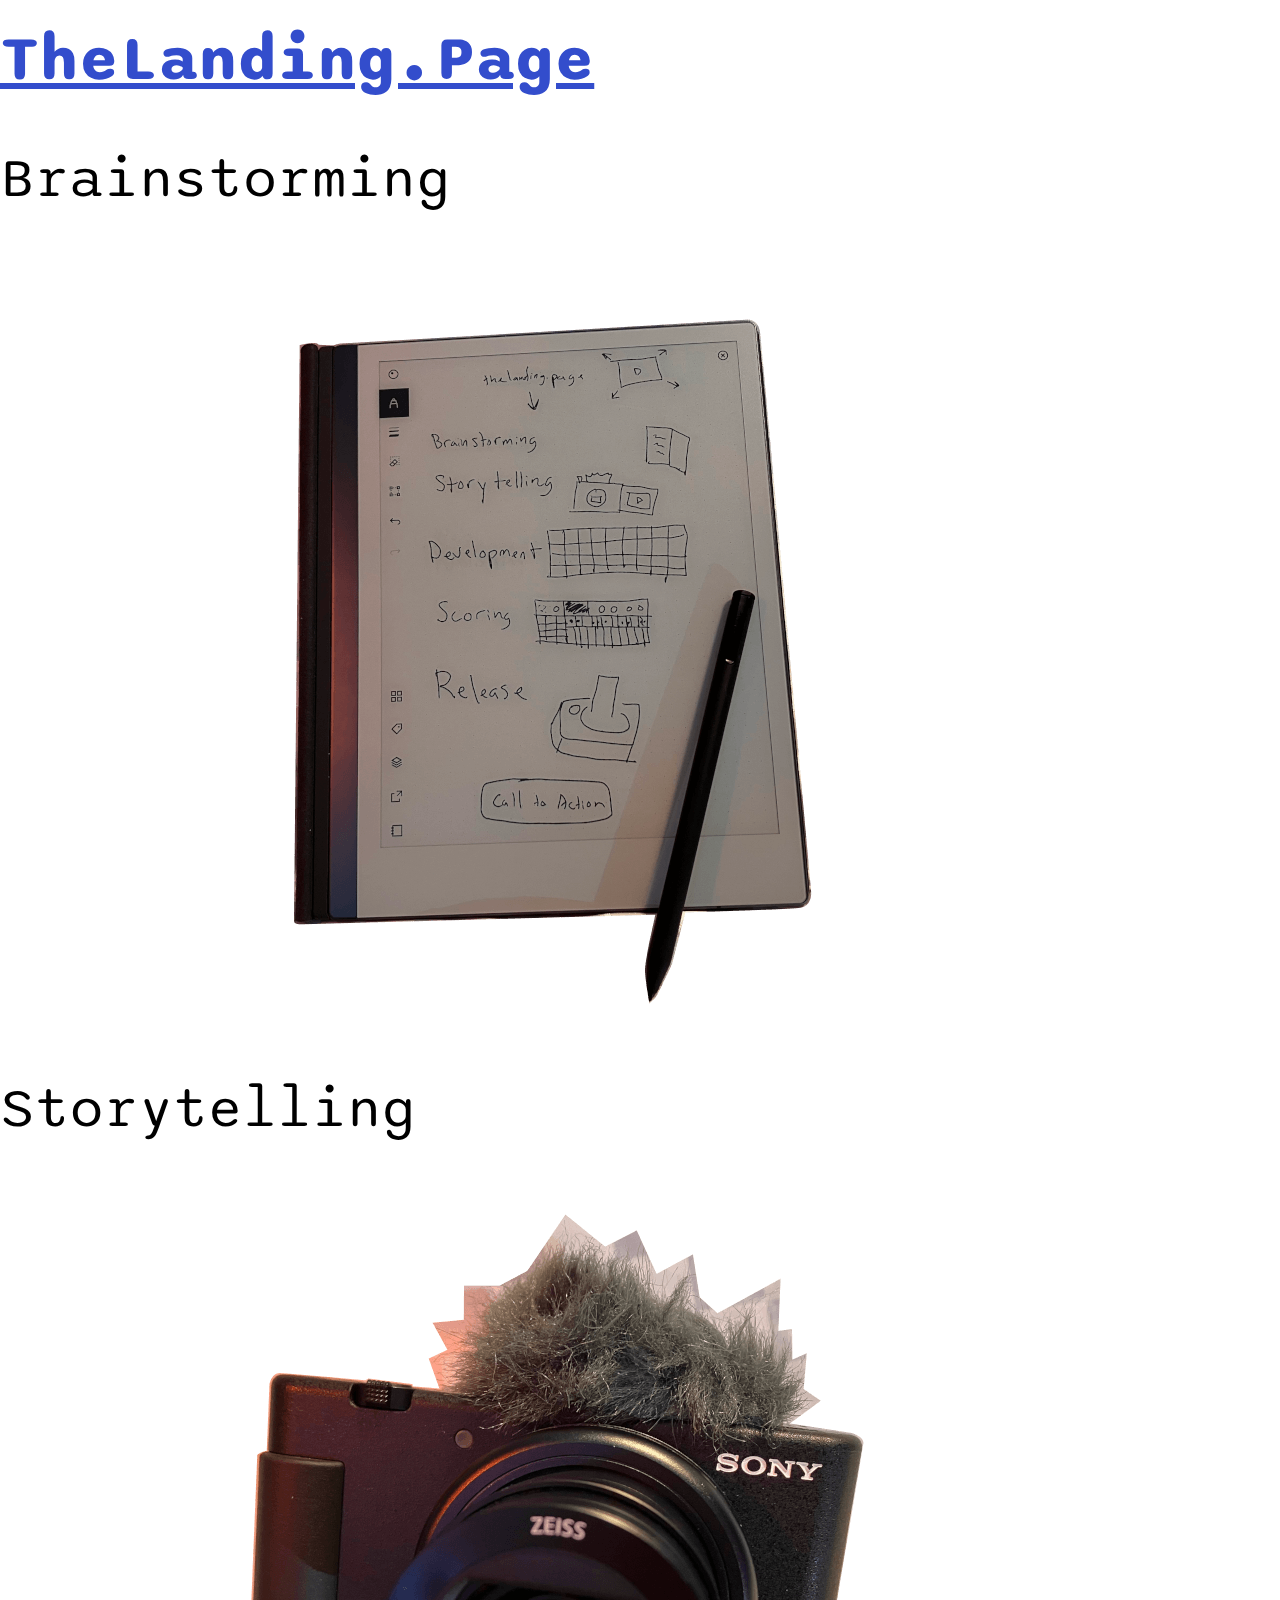
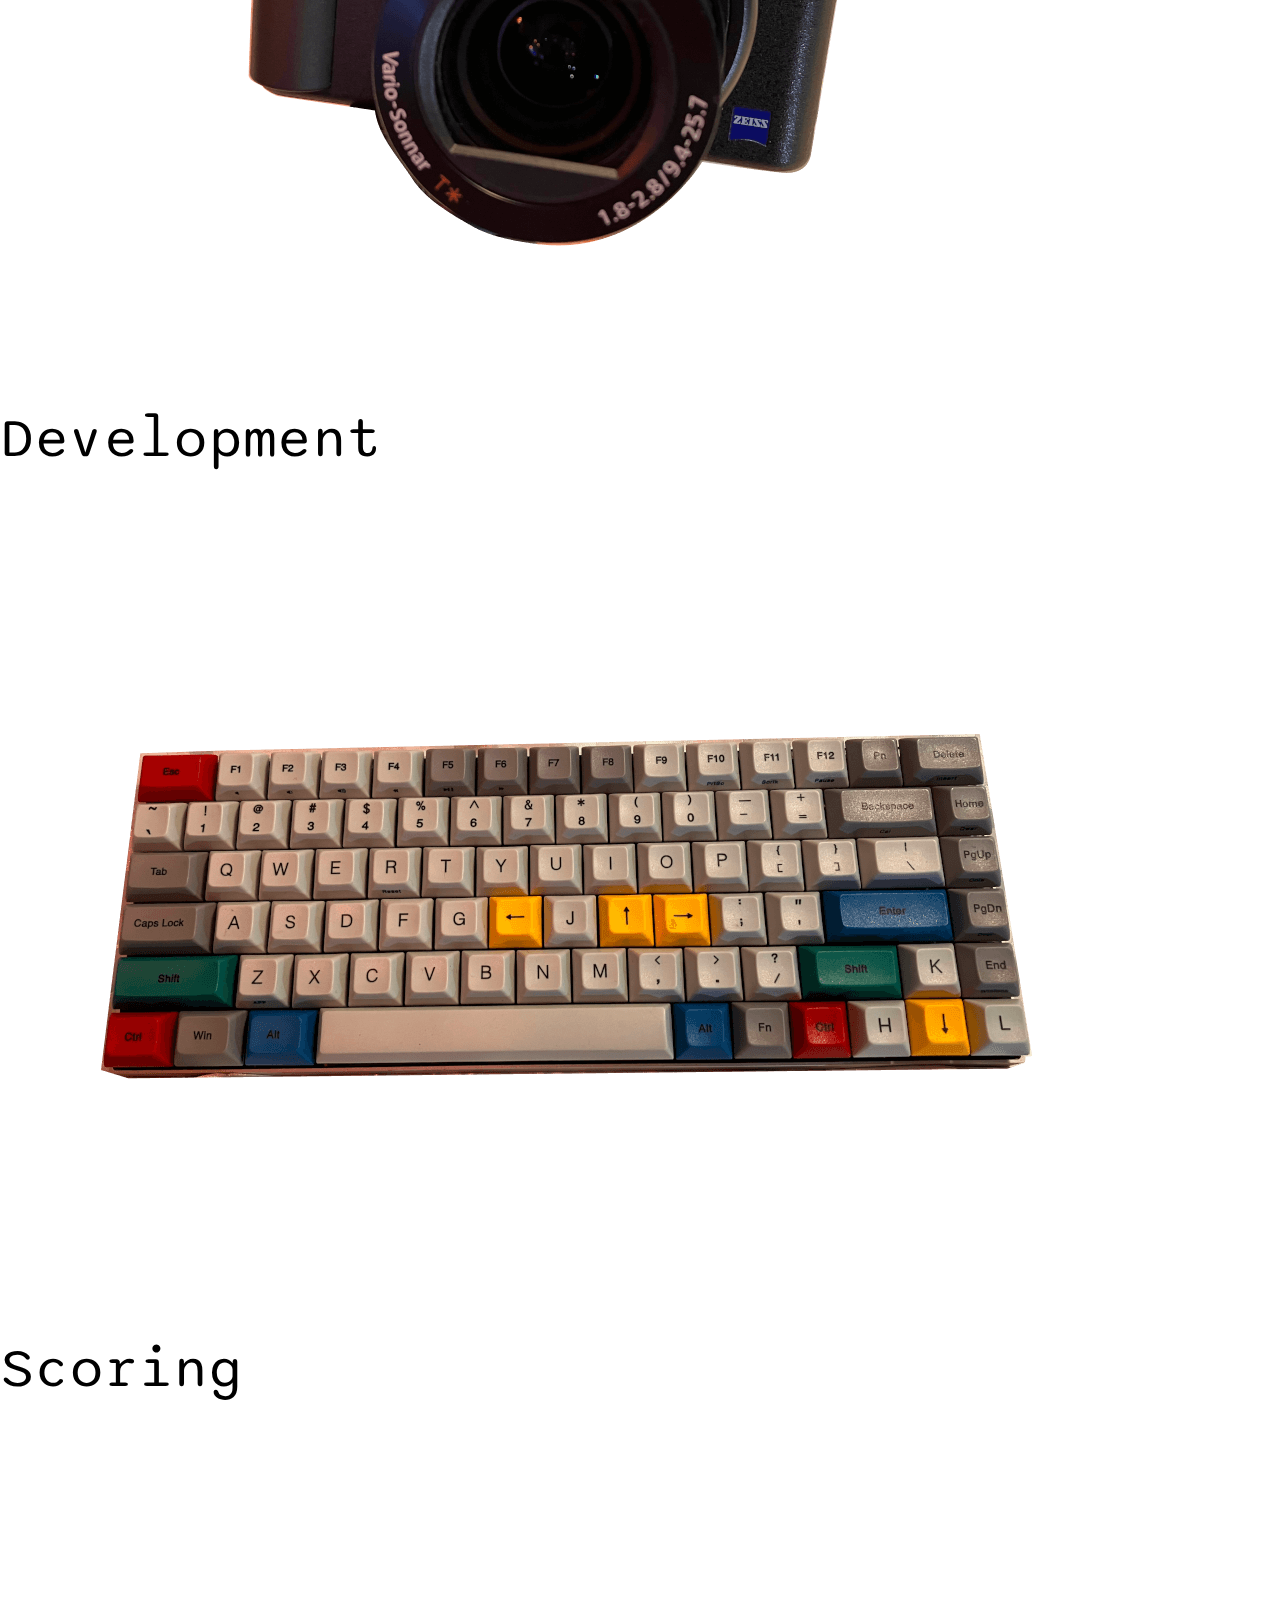
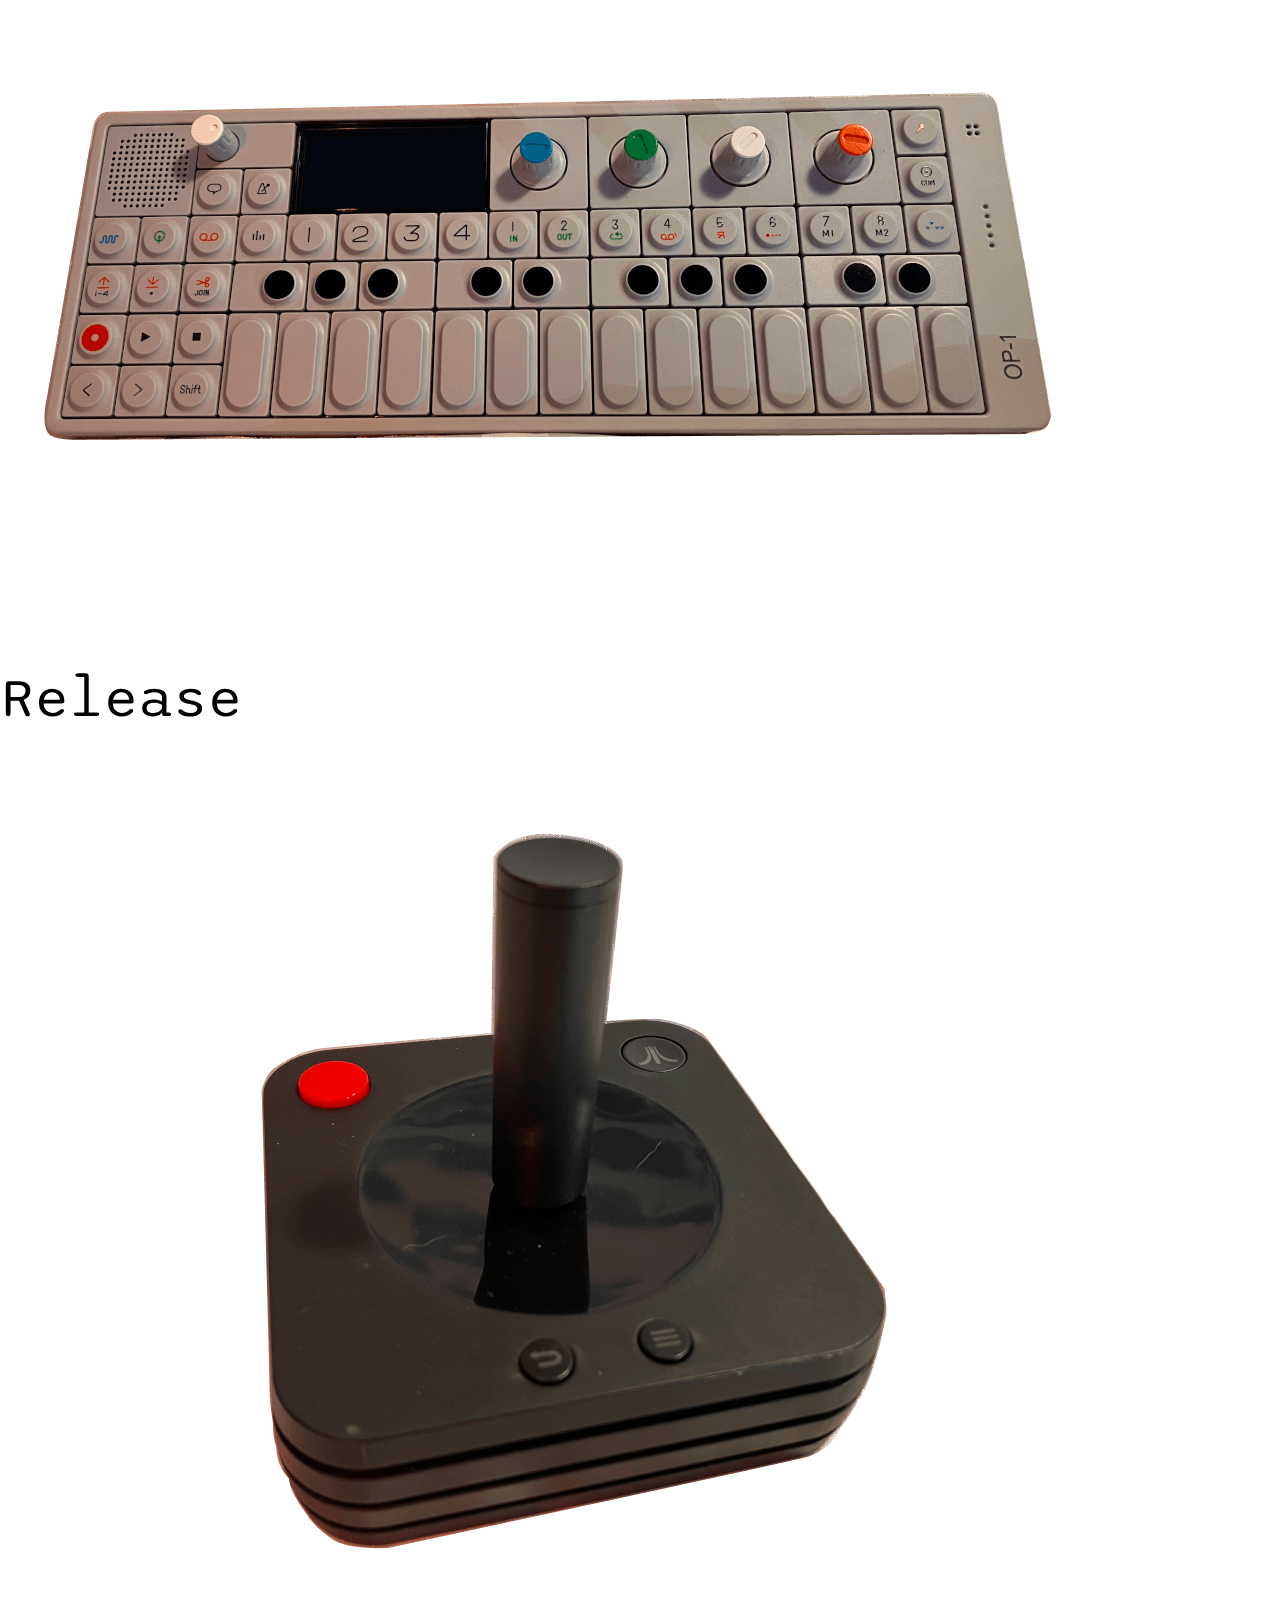
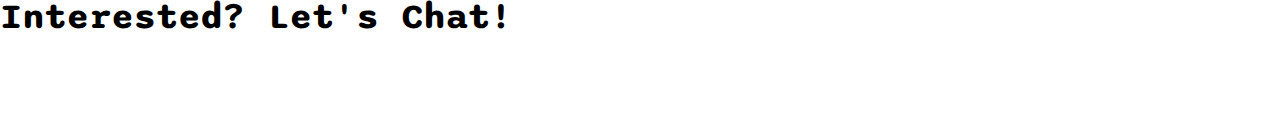
==== index.html @ a8804be5 "initial commit" ====
<!doctype html>
<html lang="en">
  <head>
    <meta charset="utf-8">
    <title>Starter Site</title>
    <meta name="viewport" content="width=device-width, initial-scale=1">
    <link href="/styles/system.css" rel="stylesheet" />
  </head>
  <body>
    <header>
      <h1><a href="/">TheLanding.Page</a></h1>
    </header>
    <main>
      <h2>Brainstorming</h2>
      <img src="/photos/remarkable.png" alt="Photo of an e-paper tablet" />
      <h2>Storytelling</h2>
      <img src="/photos/camera.png" alt="Photo of a Camera" />
      <h2>Development</h2>
      <img src="/photos/keyboard.png" alt="Photo of a mechanical keyboard" />
      <h2>Scoring</h2>
      <img src="/photos/op1.png" alt="Photo of an op-1 from teenage.engineering" />
      <h2>Release</h2>
      <img src="/photos/joystick.png" alt="Photo of a classic Atari controller, but newer" />
    </main>
    <footer>
      <h3>Interested? Let's Chat!</h3>
      <live-chat>
        <form>
          <input type="text" />
        </form>
      </live-chat>
    </footer>
    </script>
  </body>
</html>
---- styles/system.css ----
@font-face {
	font-family: 'Sono';
	src: url('/fonts/sono.ttf') format("truetype-variations");
	font-weight: 200 800;
}

* {
	box-sizing: border-box;
	margin: 0;
	padding: 0;
}

:root {
	--black: hsla(180, 0%, 0%, 1);
	--white: hsla(180, 0%, 100%, 1);

	--red1: hsla(355, 100%, 8%, 1);
	--red2: hsla(355, 75%, 22%, 1);
	--red3: hsla(355, 85%, 36%, 1);
	--red4: hsla(355, 100%, 55%, 1);
	--red5: hsla(355, 85%, 64%, 1);
	--red6: hsla(355, 85%, 78%, 1);
	--red7: hsla(355, 100%, 92%, 1);


	--flame1: hsla(15, 100%, 8%, 1);
	--flame2: hsla(15, 75%, 22%, 1);
	--flame3: hsla(15, 85%, 36%, 1);
	--flame4: hsla(15, 95%, 50%, 1);
	--flame5: hsla(15, 85%, 64%, 1);
	--flame6: hsla(15, 85%, 78%, 1);
	--flame7: hsla(15, 100%, 92%, 1);


	--orange1: hsla(30, 100%, 8%, 1);
	--orange2: hsla(30, 75%, 22%, 1);
	--orange3: hsla(30, 85%, 36%, 1);
	--orange4: hsla(30, 100%, 50%, 1);
	--orange5: hsla(30, 85%, 64%, 1);
	--orange6: hsla(30, 85%, 78%, 1);
	--orange7: hsla(30, 100%, 92%, 1);


	--amber1: hsla(45, 100%, 8%, 1);
	--amber2: hsla(45, 75%, 22%, 1);
	--amber3: hsla(45, 85%, 36%, 1);
	--amber4: hsla(45, 100%, 50%, 1);
	--amber5: hsla(45, 85%, 64%, 1);
	--amber6: hsla(45, 85%, 78%, 1);
	--amber7: hsla(45, 100%, 92%, 1);


	--yellow1: hsla(60, 100%, 8%, 1);
	--yellow2: hsla(60, 75%, 22%, 1);
	--yellow3: hsla(60, 85%, 36%, 1);
	--yellow4: hsla(60, 100%, 50%, 1);
	--yellow5: hsla(60, 85%, 64%, 1);
	--yellow6: hsla(60, 85%, 78%, 1);
	--yellow7: hsla(60, 100%, 92%, 1);


	--chartruese1: hsla(75, 100%, 8%, 1);
	--chartruese2: hsla(75, 75%, 22%, 1);
	--chartruese3: hsla(75, 85%, 36%, 1);
	--chartruese4: hsla(75, 100%, 50%, 1);
	--chartruese5: hsla(75, 85%, 64%, 1);
	--chartruese6: hsla(75, 85%, 78%, 1);
	--chartruese7: hsla(75, 100%, 92%, 1);


	--green1: hsla(120, 100%, 8%, 1);
	--green2: hsla(120, 75%, 22%, 1);
	--green3: hsla(120, 85%, 36%, 1);
	--green4: hsla(120, 100%, 50%, 1);
	--green5: hsla(120, 85%, 64%, 1);
	--green6: hsla(120, 85%, 78%, 1);
	--green7: hsla(120, 100%, 92%, 1);


	--teal1: hsla(160, 100%, 8%, 1);
	--teal2: hsla(160, 75%, 22%, 1);
	--teal3: hsla(160, 85%, 36%, 1);
	--teal4: hsla(160, 100%, 50%, 1);
	--teal5: hsla(160, 85%, 64%, 1);
	--teal6: hsla(160, 85%, 78%, 1);
	--teal7: hsla(160, 100%, 92%, 1);


	--blue1: hsla(200, 100%, 8%, 1);
	--blue2: hsla(200, 75%, 22%, 1);
	--blue3: hsla(200, 85%, 36%, 1);
	--blue4: hsla(200, 100%, 50%, 1);
	--blue5: hsla(200, 85%, 64%, 1);
	--blue6: hsla(200, 85%, 78%, 1);
	--blue7: hsla(200, 100%, 92%, 1);


	--indigo1: hsla(230, 100%, 8%, 1);
	--indigo2: hsla(230, 75%, 22%, 1);
	--indigo3: hsla(230, 75%, 36%, 1);
	--indigo4: hsla(230, 80%, 55%, 1);
	--indigo5: hsla(230, 65%, 64%, 1);
	--indigo6: hsla(230, 85%, 78%, 1);
	--indigo7: hsla(230, 100%, 92%, 1);


	--violet1: hsla(270, 100%, 8%, 1);
	--violet2: hsla(270, 75%, 22%, 1);
	--violet3: hsla(270, 85%, 36%, 1);
	--violet4: hsla(270, 100%, 55%, 1);
	--violet5: hsla(270, 85%, 64%, 1);
	--violet6: hsla(270, 85%, 78%, 1);
	--violet7: hsla(270, 100%, 92%, 1);


	--fuschia1: hsla(290, 100%, 8%, 1);
	--fuschia2: hsla(290, 75%, 22%, 1);
	--fuschia3: hsla(290, 85%, 36%, 1);
	--fuschia4: hsla(290, 100%, 55%, 1);
	--fuschia5: hsla(290, 85%, 64%, 1);
	--fuschia6: hsla(290, 85%, 78%, 1);
	--fuschia7: hsla(290, 100%, 92%, 1);

	--magenta1: hsla(330, 100%, 8%, 1);
	--magenta2: hsla(330, 75%, 22%, 1);
	--magenta3: hsla(330, 85%, 36%, 1);
	--magenta4: hsla(330, 100%, 55%, 1);
	--magenta5: hsla(330, 85%, 64%, 1);
	--magenta6: hsla(330, 85%, 78%, 1);
	--magenta7: hsla(330, 100%, 92%, 1);


	--silver1: hsla(180, 10%, 2%, 1);
	--silver2: hsla(180, 10%, 18%, 1);
	--silver3: hsla(180, 10%, 34%, 1);
	--silver4: hsla(180, 10%, 50%, 1);
	--silver5: hsla(180, 10%, 66%, 1);
	--silver6: hsla(180, 10%, 82%, 1);
	--silver7: hsla(180, 10%, 98%, 1);

	--bg: var(--white);
	--fg: var(--black);

  --border-radius: 4px;
	--color-primary-tint1: hsl(350, 80%, 60%);
	--color-primary: hsl(350, 80%, 45%);
	--color-primary-shade1: hsl(350, 80%, 35%);
	--color-accent-tint1: hsl(170, 80%, 60%);
	--color-accent: hsl(170, 80%, 45%);
	--color-accent-shade1: hsl(170, 80%, 35%);
	--color-link: hsl(230, 60%, 50%);
	--color-link-visited: hsl(290, 60%, 50%);
	--color-link-hover: hsl(230, 80%, 60%);
	--color-link-active: hsl(350, 60%, 50%);
	--color-neutral-tint4: hsl(170, 10%, 98%);
	--color-neutral-tint3: hsl(170, 10%, 94%);
	--color-neutral-tint2: hsl(170, 10%, 85%);
	--color-neutral-tint1: hsl(170, 10%, 68%);
	--color-neutral: hsl(170, 10%, 55%);
	--color-neutral-shade1: hsl(170, 10%, 41%);
	--color-neutral-shade2: hsl(170, 10%, 30%);
	--color-neutral-shade3: hsl(170, 10%, 18%);
	--color-neutral-shade4: hsl(170, 10%, 2%);
	--focus-outline: 4rem dotted var(--color-primary-tint1);
	--focus-outline-offset: 4rem;
	--font-family: 'Sono', 'Avenir', 'Avenir Next', 'Helvetica Neue', 'Segoe UI', 'Verdana', sans-serif;
	--font-mono: 'Consolas', 'Monaco', 'Courier New', monospace;
	--font-heading: var(--font-family);
	--font-body: var(--font-family);
}

@media (prefers-color-scheme: dark) {
	:root {
		--bg: var(--black);
		--fg: var(--white);
	}
}

html {
	background: var(--bg);
	color: var(--fg);
  font-size: .5px;
}

html,
body {
	box-sizing: border-box;
	font-family: 'Sono';
	height: 100%;
}

body {
	font-size: 36rem;
	line-height: 48rem;
}

* {
	border: 0;
	font: inherit;
	margin: 0;
	padding: 0;
	text-rendering: geometricPrecision;
}

:focus {
	outline: var(--focus-outline);
	outline-offset: var(--focus-outline-offset);
}

html {
	overflow-x: hidden;
}

html,
body {
	box-sizing: border-box;
	min-height: 100%;
}

body {
	font-family: var(--font-body);
	position: relative;
}

h1,
h2,
h3,
h4,
h5,
h6 {
	font-family: var(--font-heading);
	margin: 48rem 0;
}

h1 {
	font-size: 128rem;
	font-weight: 700;
	line-height: 144rem;
	margin-bottom: 96rem;
}

h2 {
	font-size: 112rem;
	line-height: 144rem;
}

h3 {
	font-size: 72rem;
	font-weight: 700;
	line-height: 96rem;
}

h4 {
	font-size: 60rem;
	font-weight: 700;
}

h5 {
	font-weight: 700;
}

p {
	margin-bottom: 48rem;
}

form {
	margin: 48rem 0;
}

pre,
code,
samp,
kbd {
	font-size: var(--font-size);
	color: var(--color-primary-shade1);
	font-family: var(--font-mono);
	line-height: 1;
}

code,
samp,
kbd {
	border-radius: var(--border-radius);
	overflow-y: hidden;
	overflow-x: auto;
	padding: 8rem;
}

pre {
	border-radius: var(--border-radius);
	line-height: var(--line-height);
	overflow-y: hidden;
	overflow-x: auto;
	padding: 24rem;
	margin: 0 0 48rem;
}

pre code,
pre samp,
pre kbd {
	background-color: transparent;
	border: none;
	border-radius: 0;
	padding: 0;
}

a:link {
	color: var(--color-link);
}

a:visited {
	color: var(--color-link-visited);
}

a:hover,
a:focus {
	color: var(--color-link-hover);
}

a:active {
	color: var(--color-link-active);
}

img,
video {
	max-width: 100%;
	vertical-align: top;
}

hr {
	height: 96rem;
	margin-bottom: 48rem;
	position: relative;
}

hr::before {
	background-color: var(--color-neutral-tint1);
	content: '';
	height: 1px;
	left: 0;
	position: absolute;
	top: 50%;
	width: 100%;
}

ol,
ul {
	margin: 0 0 48rem 48rem;
}

ol {
	list-style-type: decimal;
}

ol ol {
	margin-bottom: 0;
}

ul {
	list-style-type: disc;
}

ul ul {
	margin-bottom: 0;
}

dt {
	font-style: italic;
}

dd {
	margin-left: 48rem;
}

blockquote {
	margin: 0 0 48rem 24rem;
	border-left: 6rem solid var(--color-neutral-tint1);
	padding: 48rem 24rem;
}

blockquote p:last-child {
	margin-bottom: 0;
}

figure {
	margin: 0 auto 48rem;
}

small,
sub,
sup,
caption,
figcaption {
	font-size: 32rem;
	vertical-align: top;
}

sub,
sup {
	position: relative;
}

sub {
	top: 16rem;
}

sup {
	bottom: 16rem;
}

caption,
figcaption {
	font-style: italic;
	text-align: center;
}

rem,
cite,
i {
	font-style: italic;
}

strong,
var,
b {
	font-weight: bold;
}

q::before {
	content: "'";
}

q::after {
	content: "'";
}

q > q {
	font-style: italic;
}

dfn,
abbr {
	border-bottom: 3rem dotted var(--color-neutral-shade2);
	cursor: default;
}

table {
	border-radius: var(--border-radius);
	border-collapse: separate;
	border-spacing: 0;
	margin-bottom: 48rem;
	width: 100%;
}

table th {
	text-align: left;
}

table th,
table td {
	padding: 0 12rem;
}

input,
label,
select,
button,
textarea {
	color: var(--color-neutral-shade4);
	display: block;
	padding: 24rem;
	resize: none;
	-webkit-appearance: none;
	-moz-appearance: none;
}

label {
	color: var(--color-neutral-shade1);
	padding: 0;
}

.button {
	--border-color: transparent;
	--border-color-hover: transparent;
	--border-thickness: 4rem;
	--background-color: var(--color-primary);
	--background-color-hover: var(--color-primary-shade1);
	--text-color: var(--color-neutral-tint4);
	--text-color-hover: var(--color-neutral-tint4);

	align-items: center;
	align-content: center;
	background-color: var(--background-color);
	border: var(--border-thickness) solid var(--border-color);
	border-radius: var(--border-radius);
	box-sizing: border-box;
	color: var(--text-color);
	cursor: pointer;
	display: inline-block;
	font-size: var(--font-size);
	justify-content: center;
	line-height: 48rem;
	max-width: 100%;
	min-height: 96rem;
	padding: 20rem 48rem;
	text-align: center;
	transition-duration: 250ms;
	transition-property: all;
	user-select: none;
	width: auto;
	vertical-align: middle;
}

.button::-moz-focus-inner {
	border: 0;
}

.button:link,
.button:visited {
	color: var(--text-color);
	text-decoration: none;
}

.button:focus,
.button:hover {
	background-color: var(--background-color-hover);
	border-color: var(--border-color-hover);
	color: var(--text-color-hover);
}

.button:active {
	background-color: var(--background-color);
	color: var(--text-color);
}

.button:disabled {
	opacity: .5;
	pointer-events: none;
}

.button--outlined {
	--background-color: transparent;
	--background-color-hover: var(--color-primary-shade1);
	--border-color: var(--color-primary);
	--border-color-hover: var(--color-primary-shade1);
	--text-color: var(--color-primary);
}

.button--secondary {
	--background-color: var(--color-neutral-tint2);
	--background-color-hover: var(--color-neutral-tint1);
	--border-color: var(--color-neutral-tint2);
	--border-color-hover: var(--color-neutral-tint1);
	--text-color: var(--color-neutral-shade3);
	--text-color-hover: var(--color-neutral-shade3);
}

.button--link {
	--background-color: transparent;
	--background-color-hover: transparent;
	--border-color: transparent;
	--border-color-hover: transparent;
	--text-color: var(--color-link);
	--text-color-hover: var(--color-link-hover);

	text-decoration: underline;
}

.button--block {
	display: block;
	width: 100%;
}

.button--small {
	--border-thickness: 3rem;

	font-size: 36rem;
	line-height: 48rem;
	min-height: 48rem;
	padding: 0 24rem;
}

.button--large {
	--border-thickness: 6rem;

	font-size: 60rem;
	line-height: 72rem;
	min-height: 144rem;
	padding: 16rem 96rem;
}

.field [disabled] + *,
[disabled] {
	cursor: default;
	opacity: .5;
	pointer-events: none;
}

.field {
	display: flex;
	margin-bottom: 48rem;
	position: relative;
	text-align: left;
}

.field .label {
	z-index: 2;
}

.field [type=checkbox] + .label,
.field [type=radio] + .label {
	color: var(--color-neutral-shade4);
	cursor: pointer;
	display: inline-block;
	padding-left: 48rem;
}

.field *:not([type=radio]):not([type=checkbox]) + .label {
	font-size: 24rem;
	position: absolute;
	left: 3rem;
	line-height: 1;
	padding: 12rem 12rem 0;
	right: 3rem;
	top: 0;
}

.field input,
.field textarea,
.field select {
	background-color: var(--color-neutral-tint4);
	border: 1px solid var(--color-neutral-shade1);
	border-radius: var(--border-radius);
	box-sizing: border-box;
	margin-top: -2px;
	padding: 36rem 12rem 6rem;
	position: relative;
	width: 100%;
}

.field select {
	z-index: 1;
}

.field select + .label::after {
	content: '';
	border-left: 12rem solid transparent;
	border-right: 12rem solid transparent;
	border-top: 12rem solid var(--color-neutral-shade1);
	bottom: -32rem;
	height: 0;
	pointer-events: none;
	position: absolute;
	right: 24rem;
	width: 0;
}

.field option[disabled] {
	background-color: var(--color-neutral-tint3);
	color: var(--color-neutral-shade2);
}

.field--inline {
	display: inline-block;
	margin-right: 24rem;
}

.field [type=checkbox],
.field [type=radio] {
	opacity: 0;
	position: absolute;
	z-index: 0;
}

.field [type=checkbox] + .label::before,
.field [type=radio] + .label::before {
	background-color: var(--color-neutral-tint4);
	border: 2px solid var(--color-neutral-shade1);
	content: '';
	height: 24rem;
	left: 0;
	position: absolute;
	top: 6rem;
	transform: translateY(3rem);
	width: 24rem;
}

.field [type=checkbox] + .label::after,
.field [type=radio] + .label::after {
	background-color: var(--color-primary);
	border: 2px solid transparent;
	color: var(--color-neutral-tint4);
	height: 12rem;
	left: 6rem;
	position: absolute;
	top: 12rem;
	transform: translateY(3rem);
	width: 12rem;
}

.field [type=checkbox] + .label::before,
.field [type=checkbox] + .label::after {
	border-radius: var(--border-radius);
}

.field [type=radio] + .label::before,
.field [type=radio] + .label::after {
	border-radius: 48rem;
}

.field [type=radio]:focus + .label::before,
.field [type=checkbox]:focus + .label::before {
	outline: var(--focus-outline);
	outline-offset: var(--focus-outline-offset);
}

.field [type=checkbox]:checked + .label::after,
.field [type=radio]:checked + .label::after {
	content: '';
}

.field textarea {
	margin-top: 0;
	min-height: 192rem;
}
.visually-hidden {
	position: absolute !important;
	height: 1px; 
	width: 1px;
	overflow: hidden;
	clip: rect(1px 1px 1px 1px); /* IE6, IE7 */
	clip: rect(1px, 1px, 1px, 1px);
	white-space: nowrap; /* added line */
}
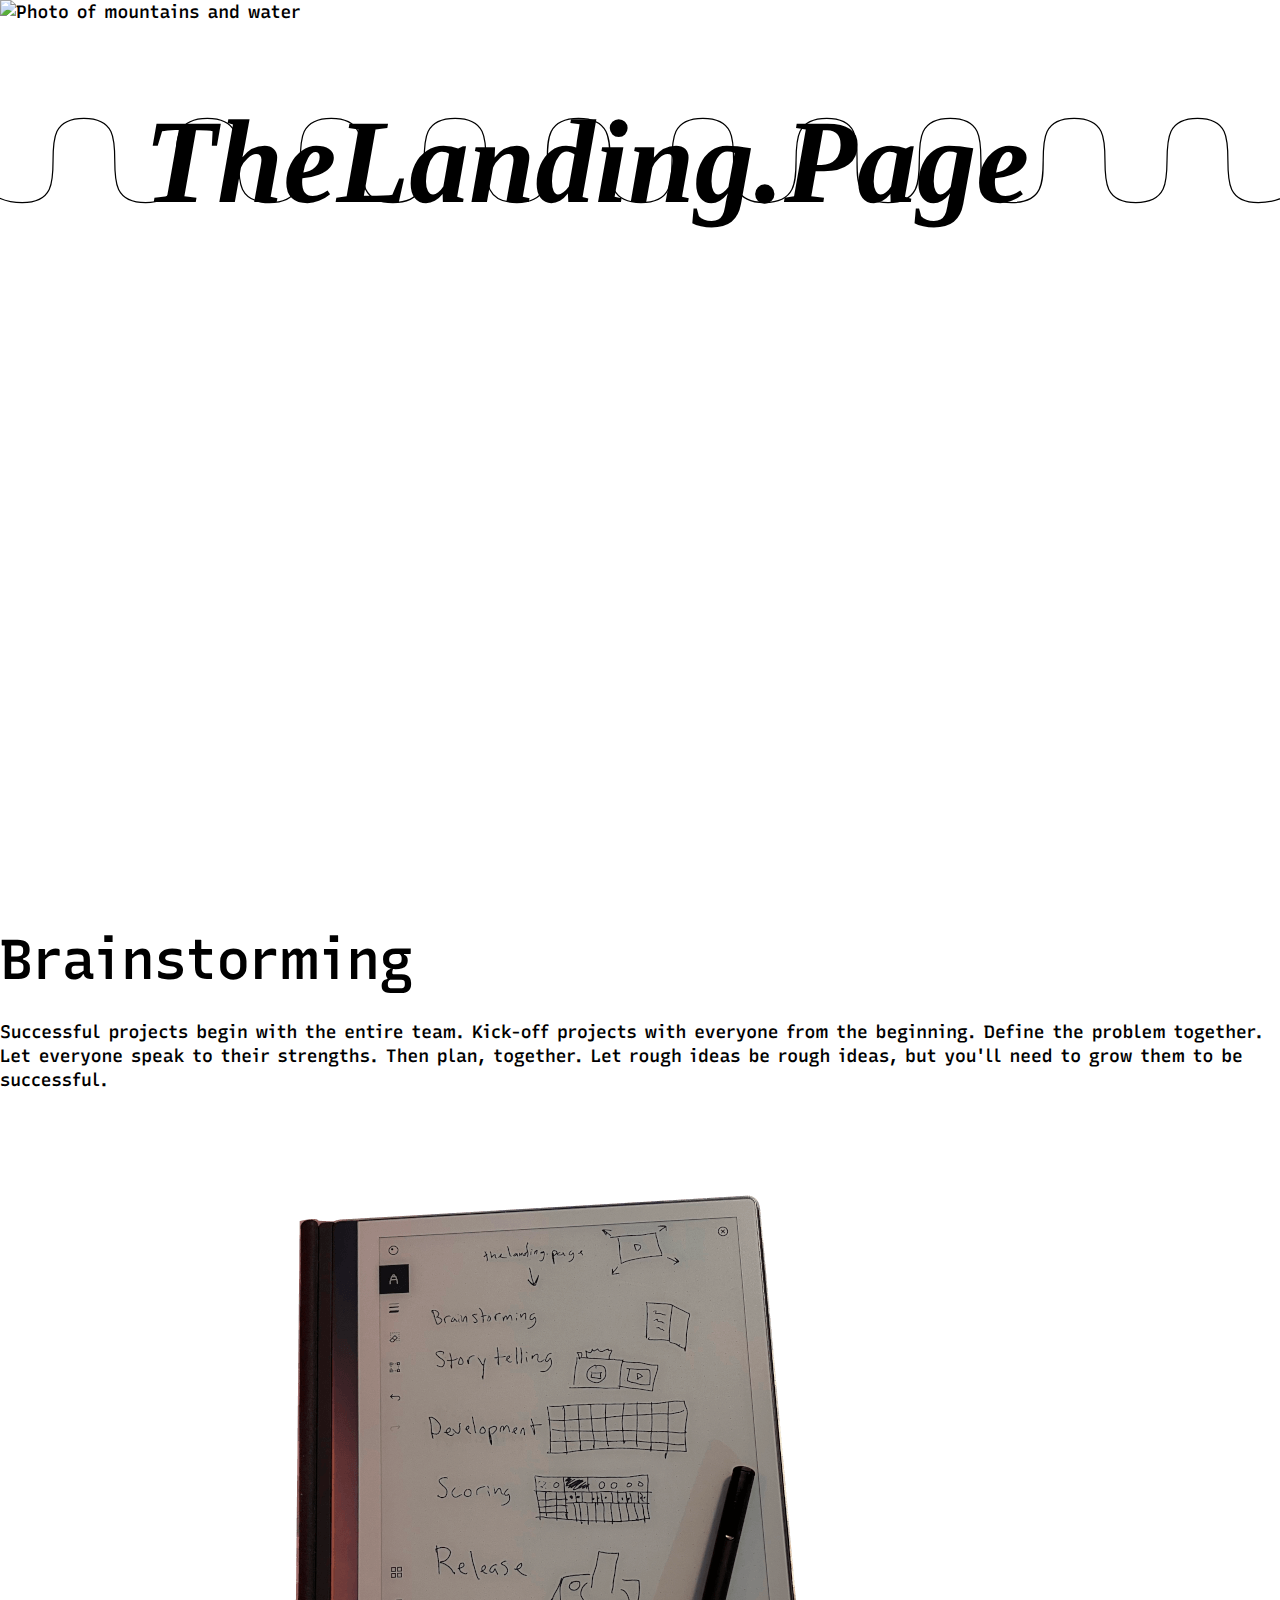
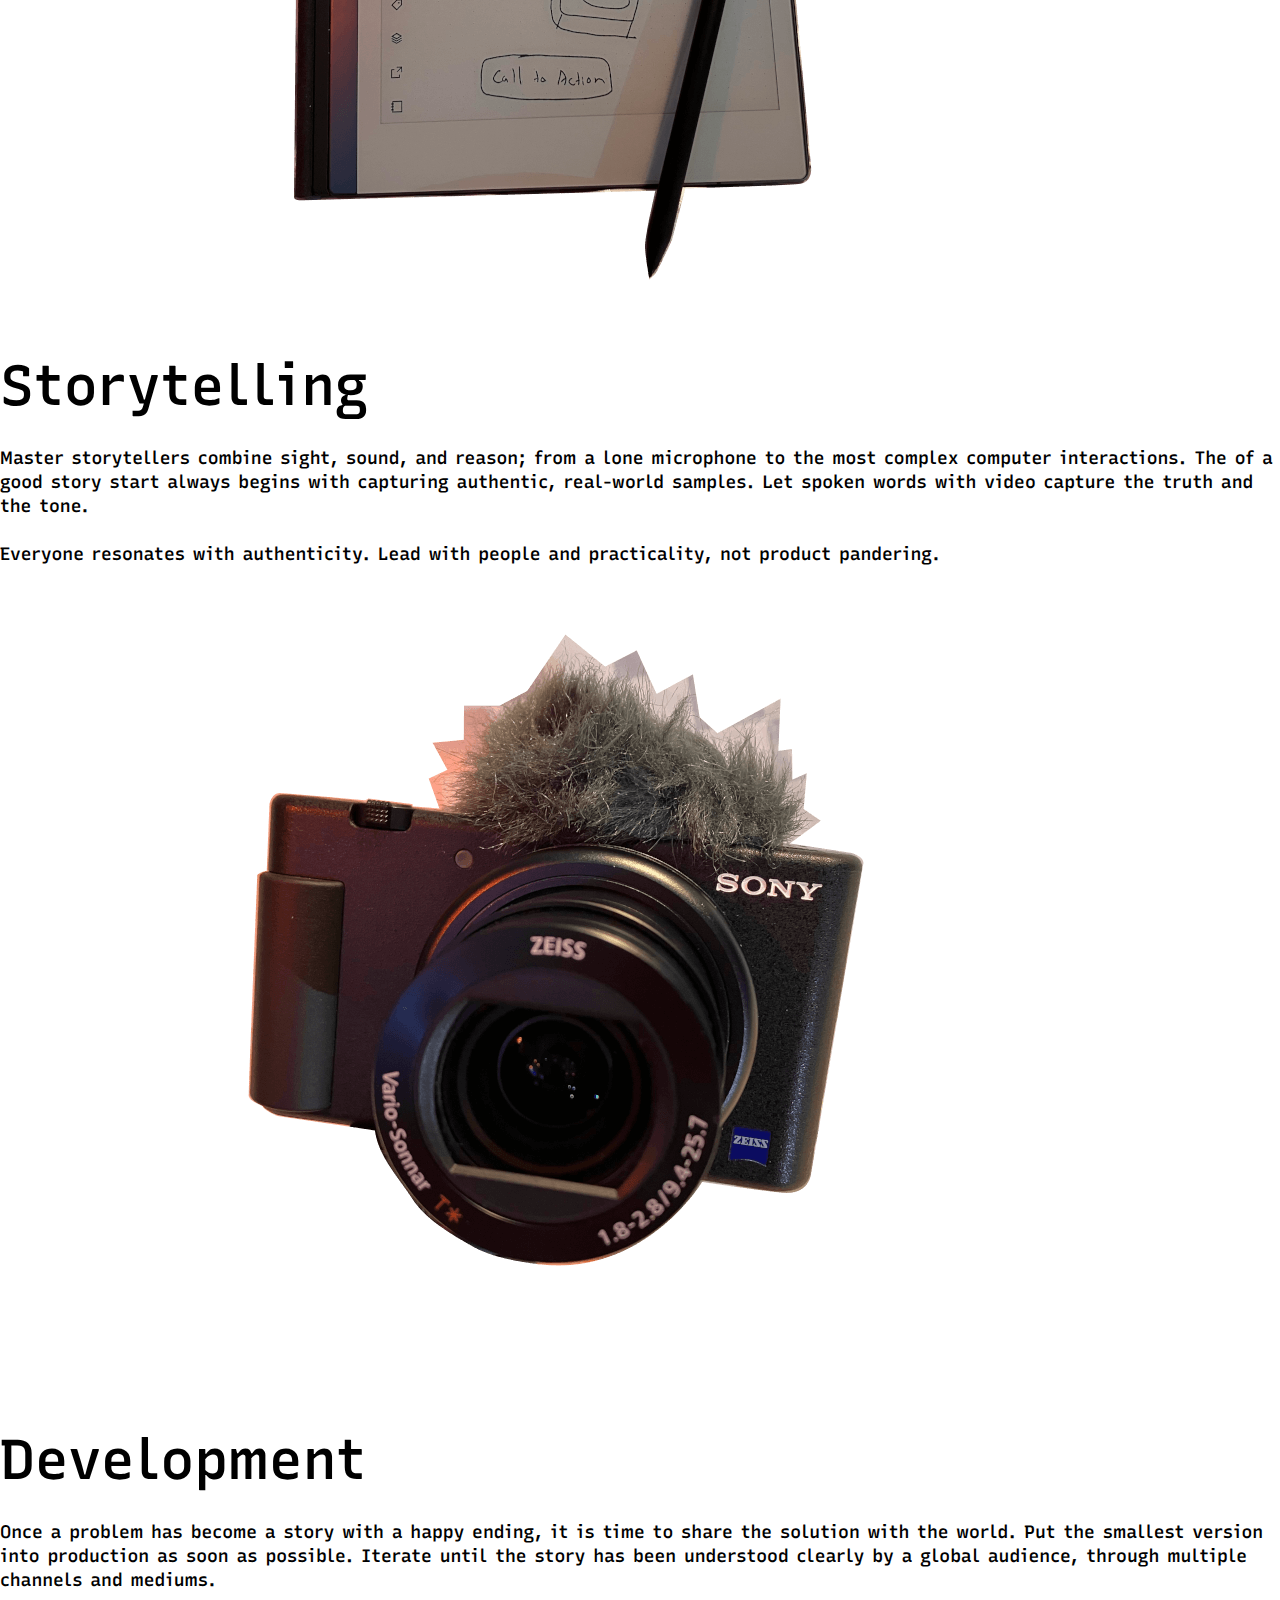
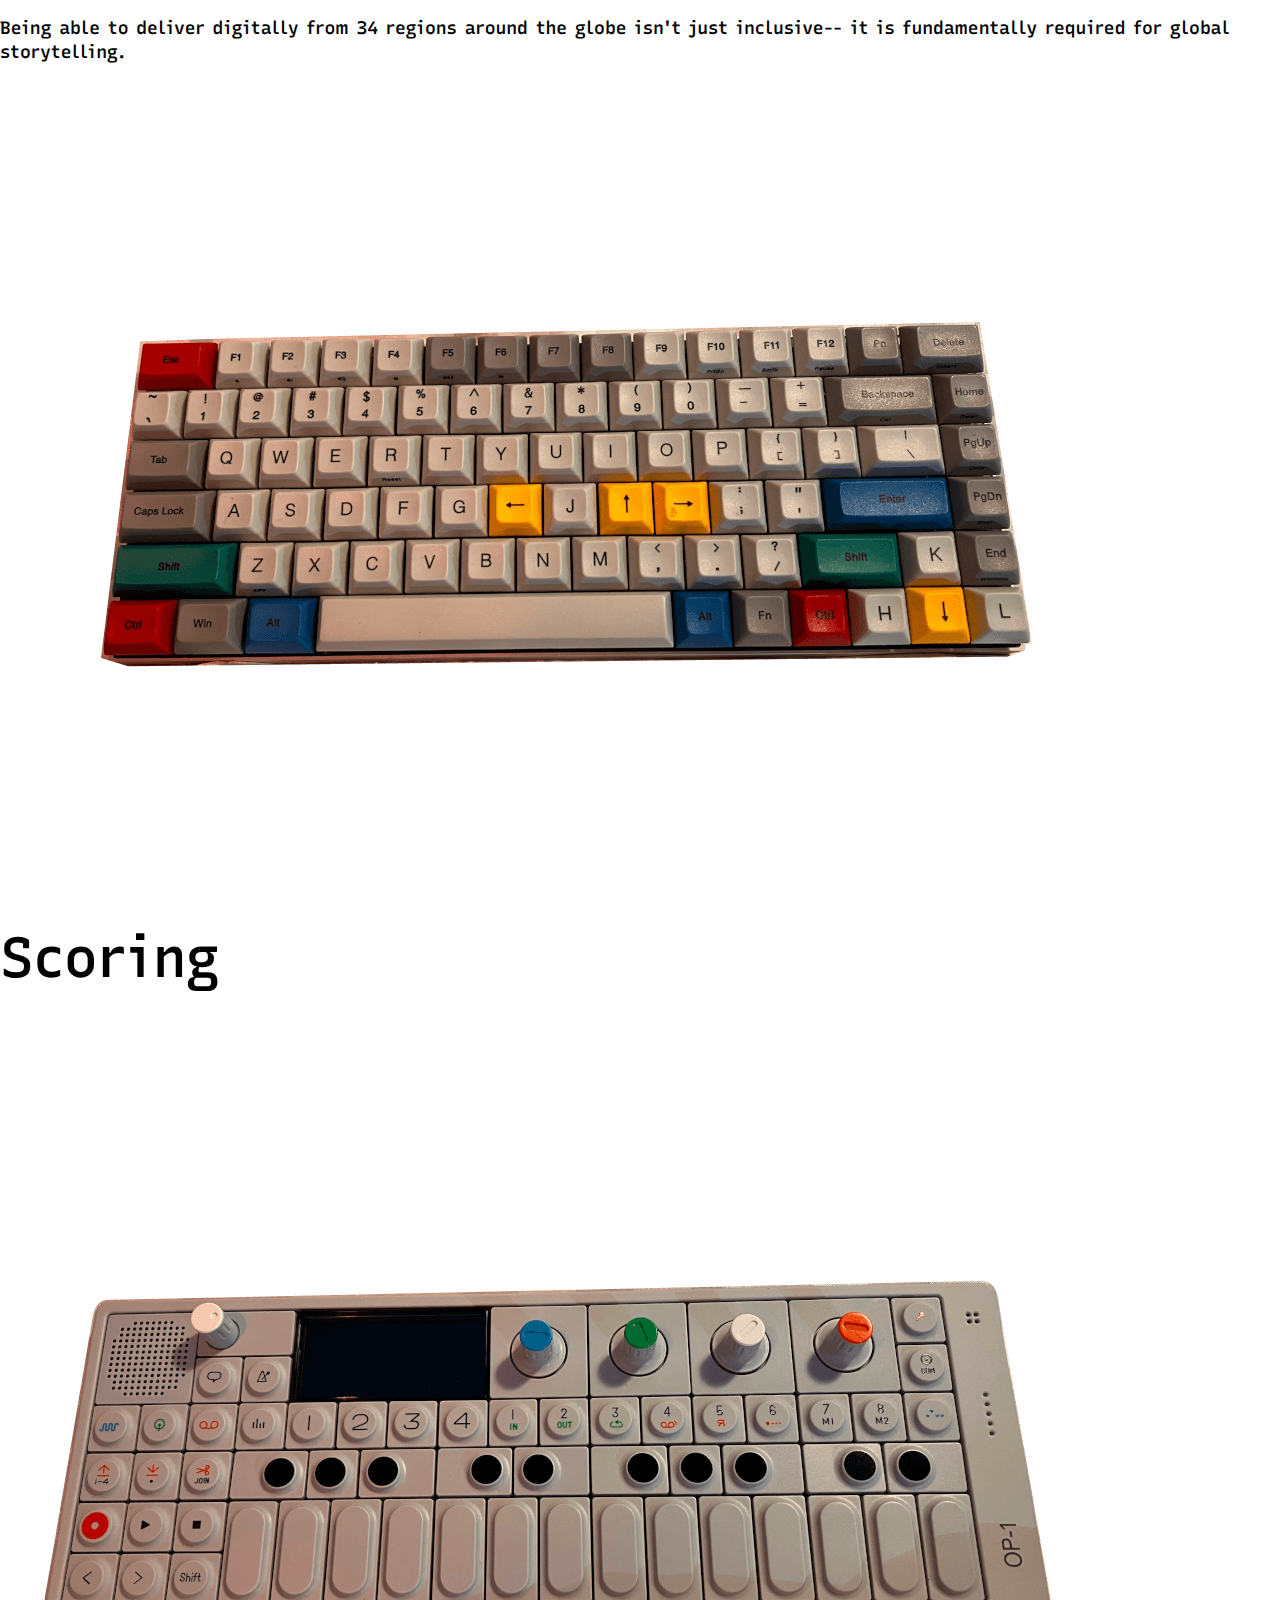
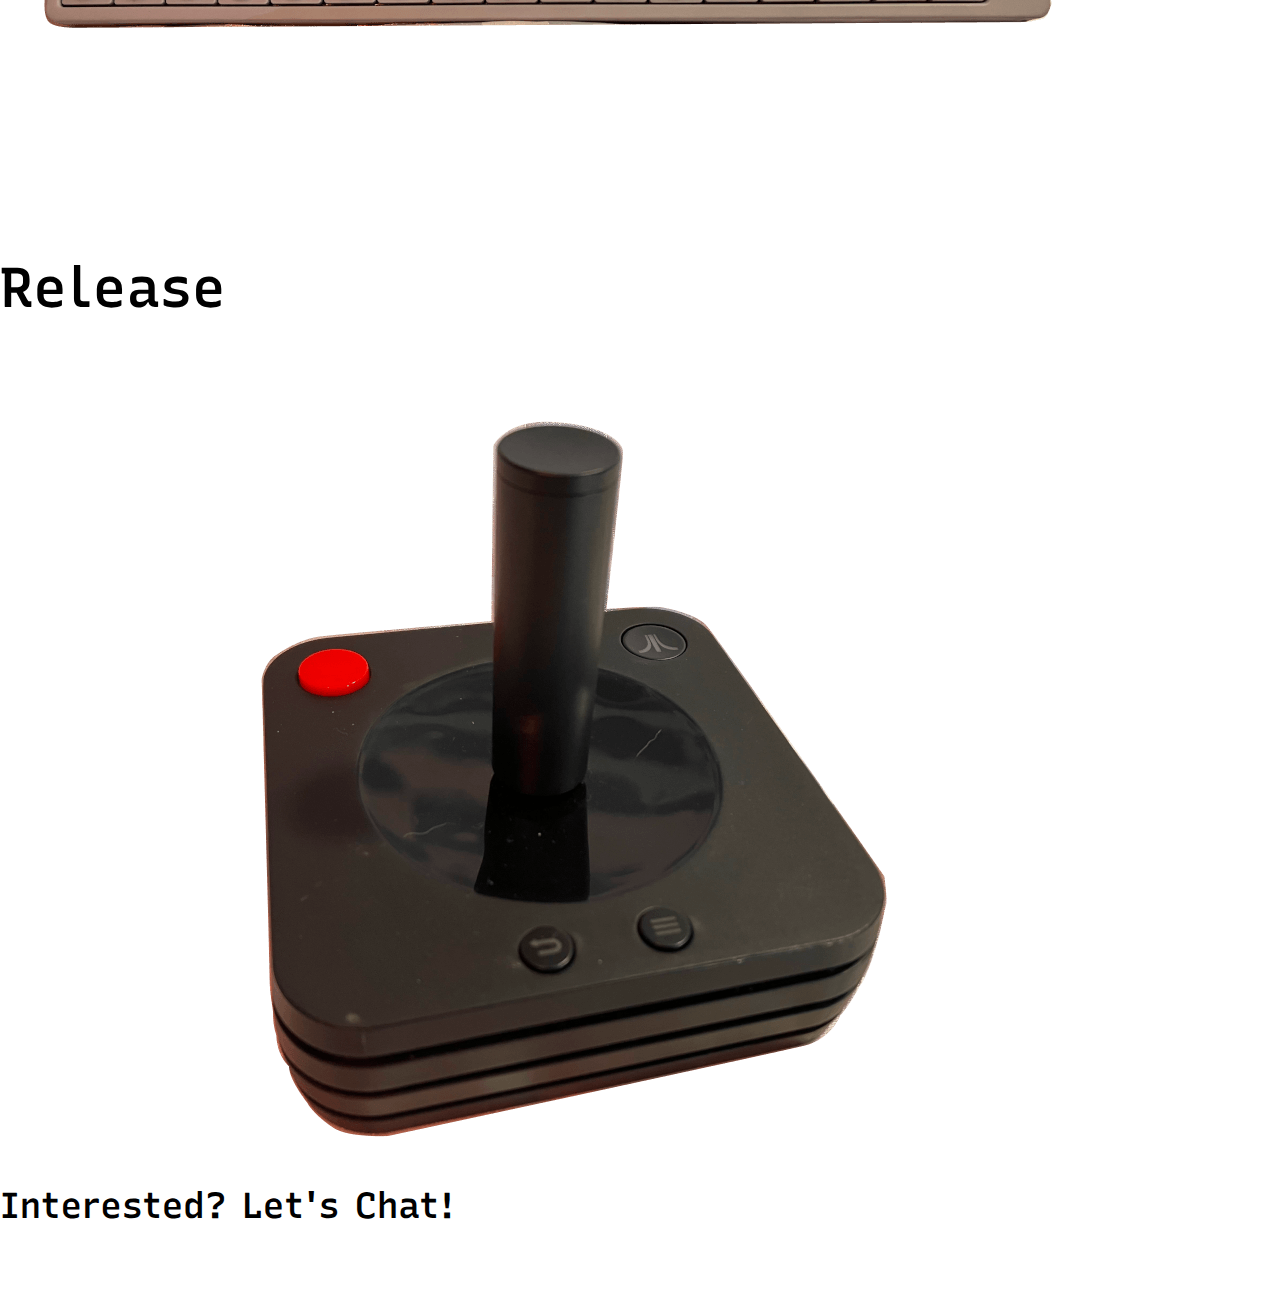
==== commit 3dace1f5: "some preliminary explorations" ====
--- a/index.html
+++ b/index.html
@@ -1,26 +1,187 @@
-<!doctype html>
-<html lang="en">
-  <head>
-    <meta charset="utf-8">
+<!doctype html> <html lang="en"> <head> <meta charset="utf-8">
     <title>Starter Site</title>
     <meta name="viewport" content="width=device-width, initial-scale=1">
     <link href="/styles/system.css" rel="stylesheet" />
+    <style>
+      content-stack {
+        display: grid;
+        grid-template-areas: 'stack';
+      }
+
+      content-stack .image {
+        grid-area: stack;
+      }
+
+      content-stack .illustration {
+        grid-area: stack;
+      }
+
+      .hero .image {
+        filter: blur(0px)
+        width: 100vw;
+        height: 100vh;
+      }
+
+      .hero .illustration {
+        filter: blur(10px)
+        width: 100vw;
+        height: 100vh;
+      }
+
+      .scene {
+        width: 100vw;
+        height: 100vh;
+      }
+    </style>
   </head>
   <body>
-    <header>
-      <h1><a href="/">TheLanding.Page</a></h1>
+    <header class="scene">
+      <content-stack class="hero">
+        <img class="image" src="/photos/horizon.png" alt="Photo of mountains and water" />
+        <svg
+          class="illustration" 
+          width="3640"
+          height="2653"
+          viewBox="0 0 3640 2653"
+          xmlns:svg="http://www.w3.org/2000/svg">
+          <g>
+            <text
+               xml:space="preserve"
+               style="font-style:italic;font-variant:normal;font-weight:900;font-stretch:normal;font-size:40px;line-height:1.25;font-family:'Recursive Sans Casual Static';-inkscape-font-specification:'Recursive Sans Casual Static, Heavy Italic';font-variant-ligatures:normal;font-variant-caps:normal;font-variant-numeric:normal;font-variant-east-asian:normal;white-space:pre;shape-inside:url(#rect23554-1);fill:#000000;fill-opacity:1;stroke:none"
+               transform="matrix(8.7956711,0,0,8.7963223,-364.35765,-785.60341)"><tspan
+                 x="82.162109"
+                 y="156.90885"
+                 id="tspan36547">TheLanding.Page</tspan></text>
+          </g>
+          <g>
+            <path
+               style="fill:none;stroke:#000000;stroke-width:3.64707px;stroke-linecap:butt;stroke-linejoin:miter;stroke-opacity:1"
+               d="m -184.46085,348.94411 c 0,0 1.4101,248.19503 183.3123046,248.19503 181.9022054,0 0,-248.19503 181.9022054,-248.19503 181.9022,0 1e-5,248.19503 181.9022,248.19503 181.9022,0 -1.41013,-248.19503 181.9022,-248.19503 183.31232,0 1.41012,248.19503 183.31232,248.19503 181.90222,0 0,-248.19503 181.90222,-248.19503 181.9021,0 -1.41011,248.19503 181.9021,248.19503 183.3124,0 1.4102,-248.19503 183.3124,-248.19503 181.9022,0 0,248.19503 181.9022,248.19503 181.9021,0 -2.3455,-248.19503 181.9021,-248.19503 184.2478,0 1.8708,248.19503 184.2478,248.19503 182.3769,0 0.4747,-248.19503 182.3769,-248.19503 181.9022,0 -1.4101,248.19503 181.9022,248.19503 183.3122,0 2.8201,-248.19503 183.3122,-248.19503 180.4922,0 -2.8201,248.19503 180.4922,248.19503 183.3122,0 1.4101,-248.19503 183.3122,-248.19503 181.9023,0 -1.41,248.19503 181.9023,248.19503 183.3123,0 1.4101,-248.19503 183.3123,-248.19503 181.9022,0 0,248.19503 181.9022,248.19503 181.9022,0 2.8202,-248.19503 181.9022,-248.19503 179.082,0 0,248.19503 179.082,248.19503 186.1326,0 186.1326,-248.19503 186.1326,-248.19503"
+             />
+          </g>
+        </svg>
     </header>
     <main>
       <h2>Brainstorming</h2>
-      <img src="/photos/remarkable.png" alt="Photo of an e-paper tablet" />
+      <p>
+        Successful projects begin with the entire team. Kick-off projects with everyone from the beginning. Define the problem together. Let everyone speak to their strengths. Then plan, together. Let rough ideas be rough ideas, but you'll need to grow them to be successful.
+      </p>
+      <p>
+
+      </p>
+      <content-stack>
+        <img class="image" src="/photos/remarkable.png" alt="Photo of an e-paper tablet" />
+        <svg
+          class="illustration" 
+          version="1.1"
+          width="1080"
+          height="810"
+          viewBox="0 0 1080 810"
+          xmlns="http://www.w3.org/2000/svg"
+          xmlns:svg="http://www.w3.org/2000/svg">
+          <path
+            class="image-outline"
+            stroke-dasharray="1"
+            stroke-dashoffset="1"
+            pathLength="1"
+            style="fill:none;stroke:#ff6600;stroke-width:10;stroke-linecap:butt;stroke-linejoin:miter;stroke-miterlimit:4;stroke-opacity:1"
+            d="m 656.7278,672.81434 -358.31195,10.8446 c 0,0 -3.37616,1.35564 -3.2281,-7.75126 0.14805,-9.1069 6.44347,-564.89073 6.44347,-564.89073 0,0 -0.59604,-5.64156 4.24914,-6.3795 152.18855,-7.744757 293.54301,-14.987262 439.67349,-23.395613 0,0 11.87967,-1.449434 12.93288,9.931425 1.0532,11.380858 50.45526,562.149718 50.45526,562.149718 0,0 2.10344,10.90797 -6.11838,11.97971 -8.22181,1.07174 -119.14096,3.70027 -119.14096,3.70027 l 71.77387,-311.08271 c 0,0 -4.9549,-7.54591 -10.442,-7.76879 -5.48709,-0.22288 -11.18342,-0.55328 -13.32676,9.03824 -2.14334,9.59151 -83.95864,354.88746 -83.95864,354.88746 0,0 -2.61582,15.26185 -2.25247,20.29945 0.36334,5.0376 4.21487,27.91948 4.21487,27.91948 0,0 8.68962,-12.15558 13.94976,-22.43393 5.26014,-10.27836 10.98541,-30.55417 11.72729,-33.08899 0.74188,-2.53481 7.79276,-35.06589 7.79276,-35.06589"
+          />
+        </svg>
+      </content-stack>
       <h2>Storytelling</h2>
-      <img src="/photos/camera.png" alt="Photo of a Camera" />
+      <p>
+        Master storytellers combine sight, sound, and reason; from a lone microphone to the most complex computer interactions. The of a good story start always begins with capturing authentic, real-world samples. Let spoken words with video capture the truth and the tone.
+      </p>
+      <p>
+        Everyone resonates with authenticity. Lead with people and practicality, not product pandering.
+      </p>
+      <content-stack>
+        <img class="image" src="/photos/camera.png" alt="Photo of a Camera" />
+        <svg
+          class="illustration" 
+          version="1.1"
+          width="1080"
+          height="810"
+          viewBox="0 0 1080 810"
+          xmlns="http://www.w3.org/2000/svg"
+          xmlns:svg="http://www.w3.org/2000/svg">
+          <path
+            stroke-dasharray="1"
+            stroke-dashoffset="1"
+            pathLength="1"
+             style="fill:none;stroke:#ff6600;stroke-width:10;stroke-linecap:butt;stroke-linejoin:miter;stroke-opacity:1;stroke-miterlimit:4;"
+             d="m 373.80879,540.13256 c 0,0 -91.71793,-12.49815 -97.936,-14.52483 -6.21807,-2.02669 -11.86114,-7.48357 -11.86114,-7.48357 0,0 -14.75502,-4.97958 -14.27818,-10.21196 0.47684,-5.23238 8.7909,-220.81622 8.7909,-220.81622 0,0 2.07489,-5.3999 5.18456,-5.65095 3.10967,-0.25105 4.96987,0.28618 4.96987,0.28618 l 1.70712,-68.74155 c 0,0 0.26134,-10.54223 10.5366,-10.05951 10.27526,0.48272 84.02524,8.83991 84.02524,8.83991 l 2.30234,-3.96816 44.33768,5.44536 1.32211,4.08004 25.97479,1.9733 -9.80315,-30.75751 16.96263,-8.35795 -14.26291,-27.42333 31.89235,-2.09527 0.96544,-35.66836 33.80663,1.08942 28.0341,-14.54935 38.77411,-57.216656 39.8427,32.381068 32.29434,-15.614618 19.08897,42.796486 35.73338,-19.996097 7.2948,42.166097 17.72979,17.25631 62.03144,-34.12337 -1.28104,51.63142 13.86181,-1.97645 0.0674,31.00726 13.83941,-6.48086 -1.64826,34.86798 16.38016,12.81275 -29.80385,21.85599 60.96724,9.93887 c 0,0 11.00699,3.35796 10.95761,10.416 -0.0494,7.05803 -52.27486,312.65767 -52.27486,312.65767 0,0 -7.56453,18.88582 -25.24329,17.0066 -17.67876,-1.87922 -81.55357,-12.81202 -81.55357,-12.81202 0,0 -68.97463,99.4067 -164.06898,83.71511 C 444.37474,658.1362 386.55441,600.9827 373.80879,540.13256 Z"
+          />
+        </svg>
+      </content-stack>
       <h2>Development</h2>
-      <img src="/photos/keyboard.png" alt="Photo of a mechanical keyboard" />
+      <p>
+        Once a problem has become a story with a happy ending, it is time to share the solution with the world. Put the smallest version into production as soon as possible. Iterate until the story has been understood clearly by a global audience, through multiple channels and mediums.
+      </p>
+      <p>
+        Being able to deliver digitally from 34 regions around the globe isn't just inclusive-- it is fundamentally required for global storytelling.
+      </p>
+      <content-stack>
+        <img class="image" src="/photos/keyboard.png" alt="Photo of a mechanical keyboard" />
+        <svg
+          class="illustration" 
+          version="1.1"
+          width="1080"
+          height="810"
+          viewBox="0 0 1080 810"
+          xmlns="http://www.w3.org/2000/svg"
+          xmlns:svg="http://www.w3.org/2000/svg">
+          <path
+            stroke-dasharray="1"
+            stroke-dashoffset="1"
+            pathLength="1"
+            style="fill:none;stroke:#ff6600;stroke-width:10;stroke-linecap:butt;stroke-linejoin:miter;stroke-opacity:1;stroke-miterlimit:4;"
+             d="m 102.47683,568.85337 39.16044,-314.51318 835.73926,-19.54885 52.80607,319.34557 -4.6706,2.03644 0.2719,4.18703 -12.8125,6.83666 -885.00553,10.70457 z"
+          />
+        </svg>
+      </content-stack>
       <h2>Scoring</h2>
-      <img src="/photos/op1.png" alt="Photo of an op-1 from teenage.engineering" />
+      <content-stack>
+        <img class="image" src="/photos/op1.png" alt="Photo of an op-1 from teenage.engineering" />
+        <svg
+          class="illustration" 
+          version="1.1"
+          width="1080"
+          height="810"
+          viewBox="0 0 1080 810"
+          xmlns="http://www.w3.org/2000/svg"
+          xmlns:svg="http://www.w3.org/2000/svg">
+          <path
+            stroke-dasharray="1"
+            stroke-dashoffset="1"
+            pathLength="1"
+            style="fill:none;stroke:#ff6600;stroke-width:10;stroke-linecap:butt;stroke-linejoin:miter;stroke-opacity:1;stroke-miterlimit:4;"
+            d="M 45.606818,582.97899 93.12115,295.93034 c 0,0 3.771791,-14.37184 15.13505,-14.0305 11.36325,0.34133 872.29624,-17.64838 872.29624,-17.64838 0,0 14.11862,-2.32634 16.99043,11.98551 2.87183,14.31185 52.88733,307.41801 52.88733,307.41801 0,0 1.0682,15.62918 -17.0678,17.7612 -18.136,2.13202 -968.083475,7.11724 -968.083475,7.11724 0,0 -23.216592,5.00249 -19.672107,-25.55443 z"
+        />
+        </svg>
+      </content-stack>
       <h2>Release</h2>
-      <img src="/photos/joystick.png" alt="Photo of a classic Atari controller, but newer" />
+      <content-stack>
+        <img class="image" src="/photos/joystick.png" alt="Photo of a classic Atari controller, but newer" />
+        <svg
+          class="illustration" 
+          version="1.1"
+          width="1080"
+          height="810"
+          viewBox="0 0 1080 810"
+          xmlns="http://www.w3.org/2000/svg"
+          xmlns:svg="http://www.w3.org/2000/svg">
+          <path
+            stroke-dasharray="1"
+            stroke-dashoffset="1"
+            pathLength="1"
+             style="fill:none;stroke:#ff6600;stroke-width:10;stroke-linecap:butt;stroke-linejoin:miter;stroke-miterlimit:4;stroke-opacity:1"
+             d="m 272.22351,621.15781 -9.90225,-293.42888 c 0,0 14.82129,-33.21179 53.51318,-37.90709 38.69188,-4.6953 175.56363,-16.84473 175.56363,-16.84473 l 3.57554,-172.984756 c 0,0 17.22904,-25.302837 51.5486,-24.591488 34.31955,0.711348 76.48592,12.88874 76.9351,24.014931 0.44919,11.126193 -16.43072,164.046883 -16.43072,164.046883 l 40.76194,-4.61472 c 0,0 50.66636,3.14974 63.52237,22.53528 12.85601,19.38554 172.05332,248.08128 172.05332,248.08128 0,0 4.05203,19.38234 0.62185,31.95497 -3.43019,12.57263 -9.42312,38.64767 -9.42312,38.64767 0,0 -11.32382,31.67479 -13.96678,34.52982 -2.64295,2.85503 -17.26598,29.52669 -19.88785,31.50944 -2.62186,1.98275 -9.96996,22.33247 -24.63599,27.33875 -14.66603,5.00628 -425.67826,92.32297 -425.67826,92.32297 0,0 -40.46362,4.81197 -53.53492,-4.6037 -13.07129,-9.41568 -27.13249,-25.6508 -27.13249,-25.6508 0,0 -13.01138,-22.68376 -16.42451,-28.45388 -17.26706,-35.76231 -25.20718,-64.08938 -21.07864,-105.90195 z"
+          />
+        </svg>
+
+      </content-stack>
     </main>
     <footer>
       <h3>Interested? Let's Chat!</h3>
@@ -30,6 +191,31 @@
         </form>
       </live-chat>
     </footer>
+    <script type="module">
+      import { animate, scroll } from "https://esm.sh/motion"
+
+      scroll(animate(
+        ".hero .image",
+        {
+          filter: ["blur(10px)", "blur(0px)"],
+          "mix-blend-mode": ["normal", "luminosity"]
+        },
+      ), {
+        offset: ['0px', '100px']
+      })
+
+
+      scroll(animate(
+        ".hero .illustration",
+        {
+          filter: ["blur(0px)", "blur(10px)"],
+          y: ["0px", "100px"],
+          opacity: [1, 0],
+          scale: [1, 1.1]
+        },
+      ), {
+        offset: ['0px', '100px']
+      })
     </script>
   </body>
 </html>
--- a/styles/system.css
+++ b/styles/system.css
@@ -2,6 +2,14 @@
 	font-family: 'Sono';
 	src: url('/fonts/sono.ttf') format("truetype-variations");
 	font-weight: 200 800;
+}
+
+@font-face {
+  font-family: 'Recursive';
+  font-style: oblique 0deg 15deg;
+  font-weight: 300 1000;
+  font-display: swap;
+  src: url('/fonts/Recursive_VF_1.085--subset-GF_latin_basic.woff2') format('woff2');
 }
 
 * {
@@ -163,10 +171,16 @@
 	--color-neutral-shade4: hsl(170, 10%, 2%);
 	--focus-outline: 4rem dotted var(--color-primary-tint1);
 	--focus-outline-offset: 4rem;
-	--font-family: 'Sono', 'Avenir', 'Avenir Next', 'Helvetica Neue', 'Segoe UI', 'Verdana', sans-serif;
+	--font-family: 'Recursive', 'Avenir', 'Avenir Next', 'Helvetica Neue', 'Segoe UI', 'Verdana', sans-serif;
 	--font-mono: 'Consolas', 'Monaco', 'Courier New', monospace;
 	--font-heading: var(--font-family);
 	--font-body: var(--font-family);
+
+  --v-font-mono: 0.45;
+  --v-font-casl: 0;
+  --v-font-wght: 545;
+  --v-font-slnt: 0;
+  --v-font-crsv: 0.5;
 }
 
 @media (prefers-color-scheme: dark) {
@@ -185,7 +199,13 @@
 html,
 body {
 	box-sizing: border-box;
-	font-family: 'Sono';
+	font-family: 'Recursive';
+  font-variation-settings:
+    "MONO" var(--v-font-mono),
+    "CASL" var(--v-font-casl),
+    "wght" var(--v-font-wght),
+    "slnt" var(--v-font-slnt),
+    "CRSV" var(--v-font-crsv);
 	height: 100%;
 }
 
@@ -322,7 +342,9 @@
 }
 
 img,
-video {
+video,
+svg{
+  height: auto;
 	max-width: 100%;
 	vertical-align: top;
 }
